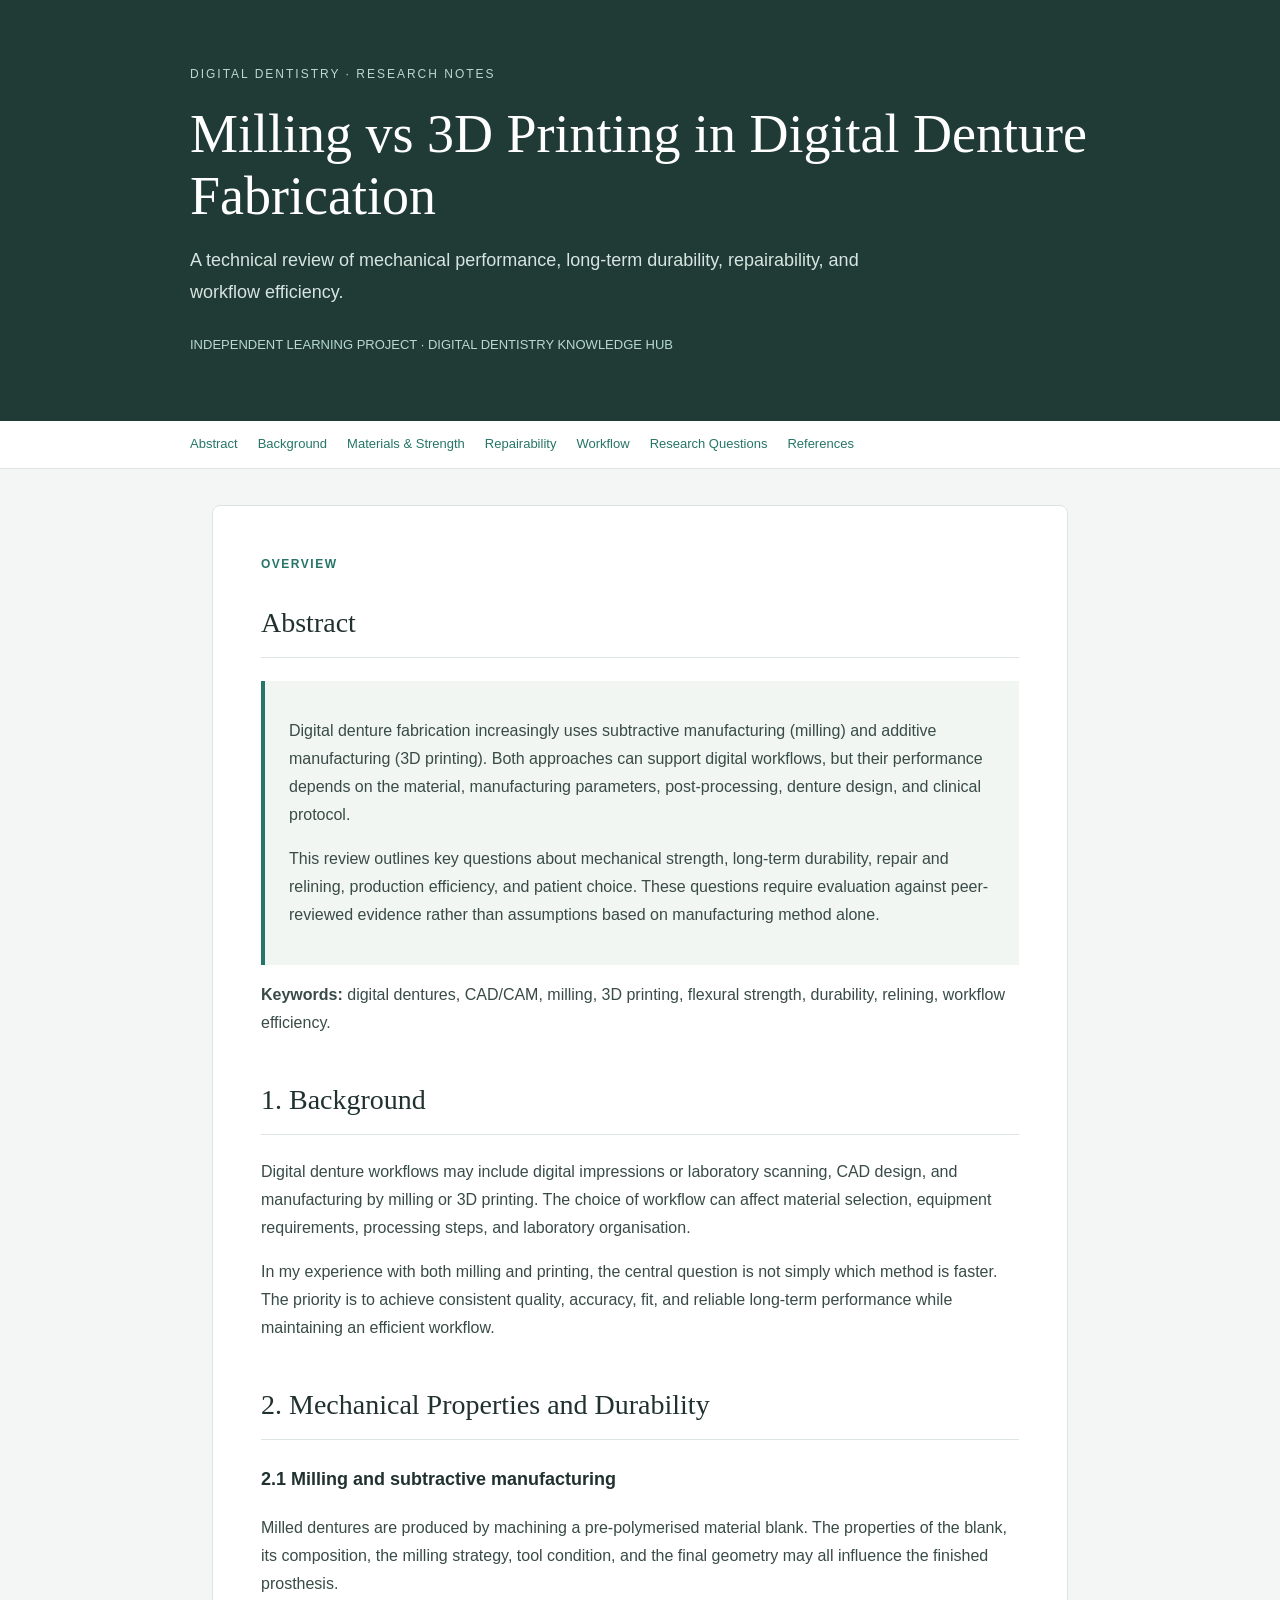
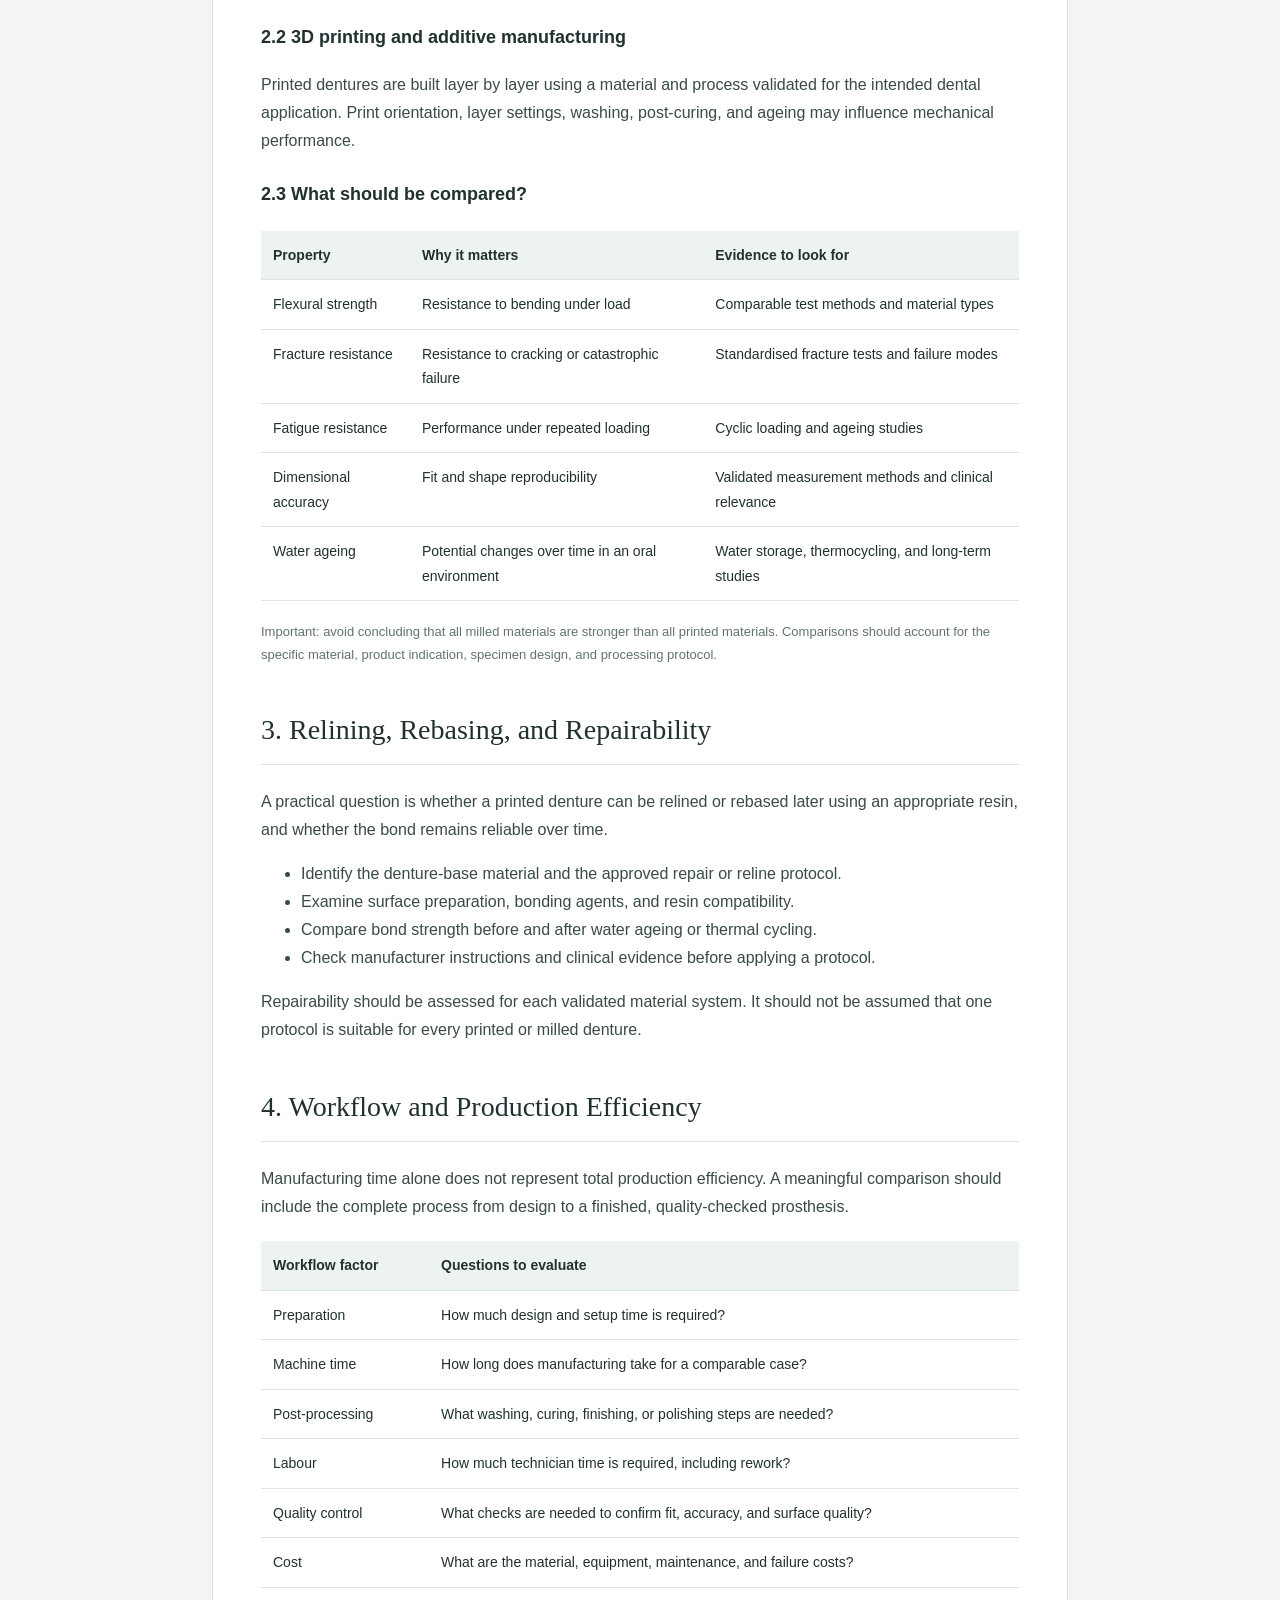
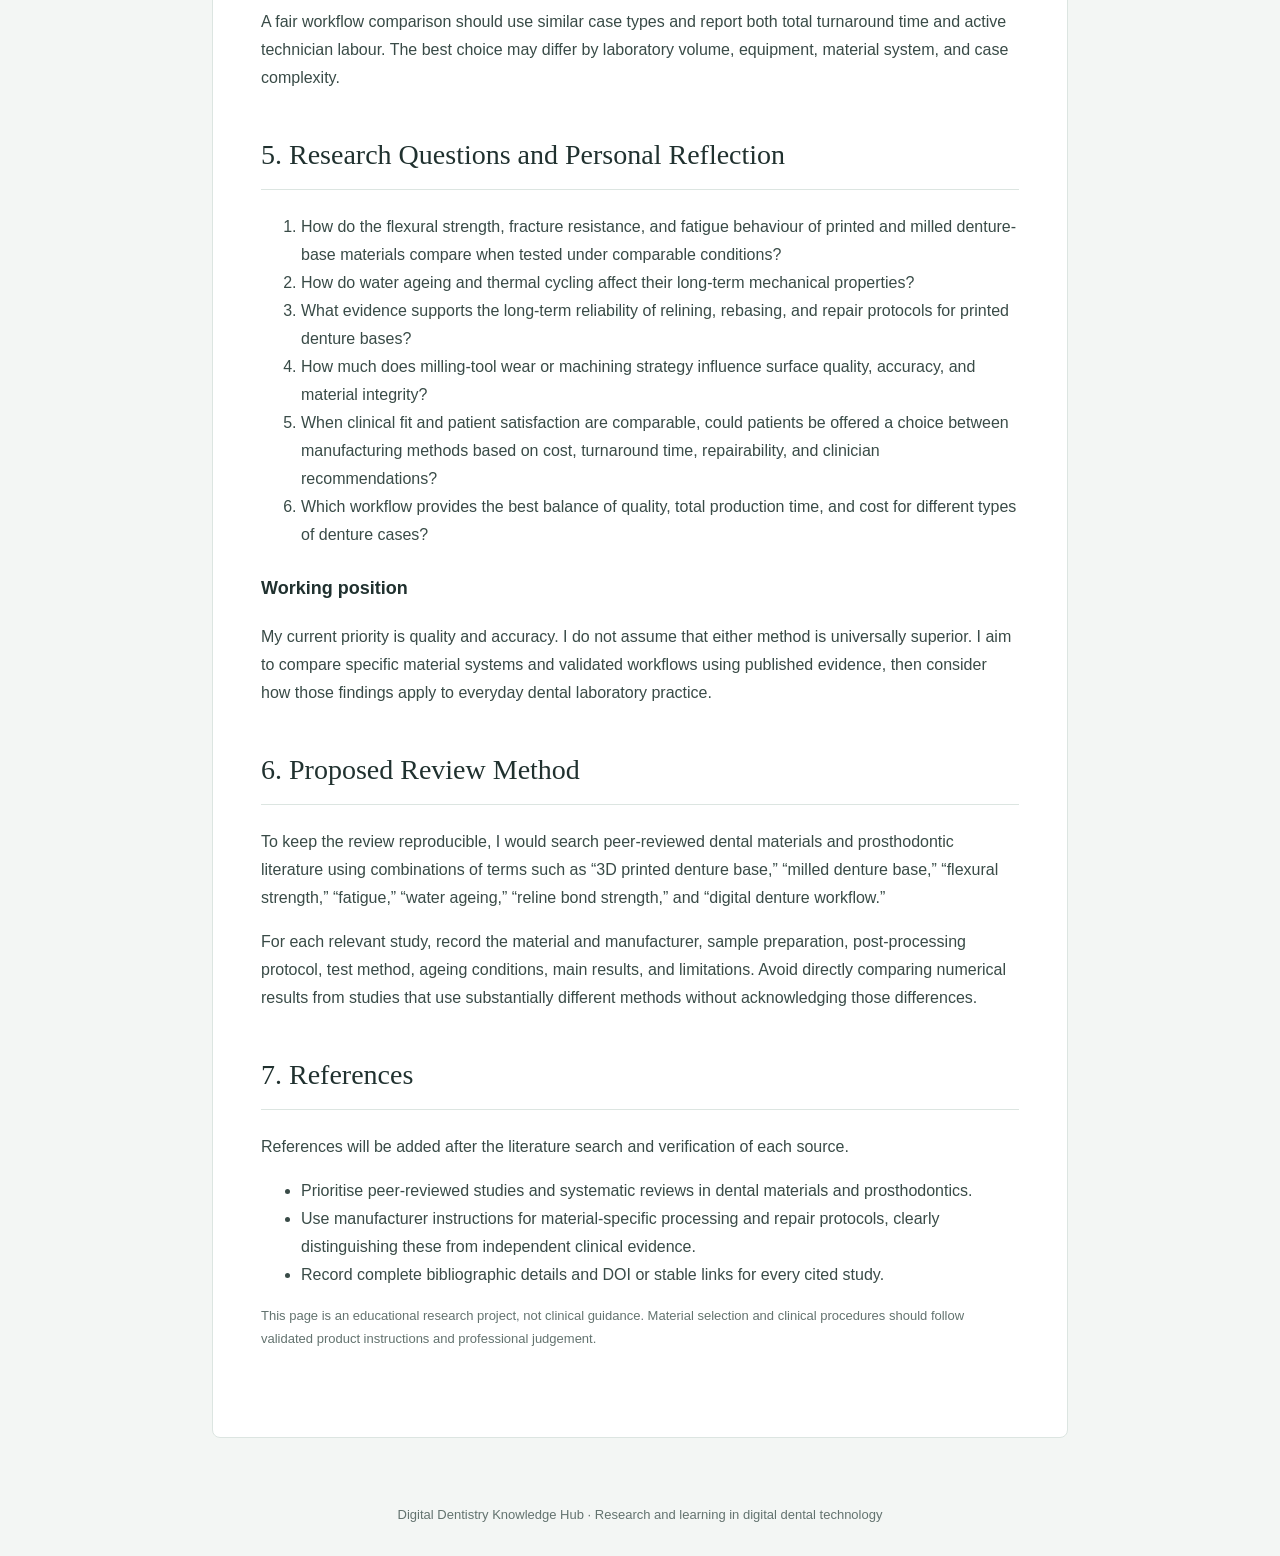
==== docs/index.html @ bc9909d9 "Create index.html" ====
<!DOCTYPE html>
<html lang="en">
<head>
<meta charset="UTF-8">
<meta name="viewport" content="width=device-width, initial-scale=1.0">
<title>Milling vs 3D Printing | Digital Dentistry Research</title>
<style>
:root{--ink:#20312f;--muted:#63736f;--accent:#267568;--line:#dce5e1;--paper:#fff;--bg:#f3f6f4}
*{box-sizing:border-box}
body{margin:0;background:var(--bg);color:var(--ink);font-family:Arial,Helvetica,sans-serif;line-height:1.75}
header{background:#203b36;color:white;padding:64px 24px}
.hero{max-width:900px;margin:auto}
.kicker{text-transform:uppercase;letter-spacing:2px;font-size:12px;color:#b7d9ce}
h1{font-family:Georgia,serif;font-size:clamp(34px,6vw,54px);line-height:1.15;font-weight:500;margin:18px 0}
.subtitle{font-size:18px;color:#d6e5df;max-width:720px}
.meta{font-size:13px;color:#b7d9ce;margin-top:26px}
nav{background:white;border-bottom:1px solid var(--line);padding:12px 24px}
.navinner{max-width:900px;margin:auto;display:flex;gap:20px;flex-wrap:wrap}
nav a{color:var(--accent);font-size:13px;text-decoration:none}
main{max-width:900px;margin:36px auto;padding:0 22px}
article{background:var(--paper);border:1px solid var(--line);border-radius:8px;padding:clamp(22px,5vw,48px)}
section{margin-bottom:38px;scroll-margin-top:20px}
h2{font-family:Georgia,serif;font-weight:500;font-size:28px;border-bottom:1px solid var(--line);padding-bottom:10px}
h3{font-size:18px;margin-top:24px}
p,li{color:#394b47}
.abstract{background:#f1f6f3;border-left:4px solid var(--accent);padding:20px 24px}
.label{font-size:12px;text-transform:uppercase;letter-spacing:1.5px;color:var(--accent);font-weight:bold}
table{width:100%;border-collapse:collapse;font-size:14px;margin:20px 0}
th,td{text-align:left;vertical-align:top;padding:12px;border-bottom:1px solid var(--line)}
th{background:#edf3ef}
.note{font-size:13px;color:var(--muted)}
footer{text-align:center;padding:30px;color:var(--muted);font-size:13px}
a{color:var(--accent)}
@media(max-width:600px){header{padding:42px 20px}table{font-size:12px}th,td{padding:8px}}
</style>
</head>
<body>
<header>
<div class="hero">
<div class="kicker">Digital Dentistry · Research Notes</div>
<h1>Milling vs 3D Printing in Digital Denture Fabrication</h1>
<p class="subtitle">A technical review of mechanical performance, long-term durability, repairability, and workflow efficiency.</p>
<div class="meta">INDEPENDENT LEARNING PROJECT · DIGITAL DENTISTRY KNOWLEDGE HUB</div>
</div>
</header>
<nav><div class="navinner">
<a href="#abstract">Abstract</a><a href="#background">Background</a><a href="#materials">Materials & Strength</a><a href="#repair">Repairability</a><a href="#workflow">Workflow</a><a href="#questions">Research Questions</a><a href="#references">References</a>
</div></nav>
<main><article>
<section id="abstract">
<div class="label">Overview</div><h2>Abstract</h2>
<div class="abstract"><p>Digital denture fabrication increasingly uses subtractive manufacturing (milling) and additive manufacturing (3D printing). Both approaches can support digital workflows, but their performance depends on the material, manufacturing parameters, post-processing, denture design, and clinical protocol.</p><p>This review outlines key questions about mechanical strength, long-term durability, repair and relining, production efficiency, and patient choice. These questions require evaluation against peer-reviewed evidence rather than assumptions based on manufacturing method alone.</p></div>
<p><strong>Keywords:</strong> digital dentures, CAD/CAM, milling, 3D printing, flexural strength, durability, relining, workflow efficiency.</p>
</section>
<section id="background">
<h2>1. Background</h2>
<p>Digital denture workflows may include digital impressions or laboratory scanning, CAD design, and manufacturing by milling or 3D printing. The choice of workflow can affect material selection, equipment requirements, processing steps, and laboratory organisation.</p>
<p>In my experience with both milling and printing, the central question is not simply which method is faster. The priority is to achieve consistent quality, accuracy, fit, and reliable long-term performance while maintaining an efficient workflow.</p>
</section>
<section id="materials">
<h2>2. Mechanical Properties and Durability</h2>
<h3>2.1 Milling and subtractive manufacturing</h3>
<p>Milled dentures are produced by machining a pre-polymerised material blank. The properties of the blank, its composition, the milling strategy, tool condition, and the final geometry may all influence the finished prosthesis.</p>
<h3>2.2 3D printing and additive manufacturing</h3>
<p>Printed dentures are built layer by layer using a material and process validated for the intended dental application. Print orientation, layer settings, washing, post-curing, and ageing may influence mechanical performance.</p>
<h3>2.3 What should be compared?</h3>
<table><thead><tr><th>Property</th><th>Why it matters</th><th>Evidence to look for</th></tr></thead><tbody>
<tr><td>Flexural strength</td><td>Resistance to bending under load</td><td>Comparable test methods and material types</td></tr>
<tr><td>Fracture resistance</td><td>Resistance to cracking or catastrophic failure</td><td>Standardised fracture tests and failure modes</td></tr>
<tr><td>Fatigue resistance</td><td>Performance under repeated loading</td><td>Cyclic loading and ageing studies</td></tr>
<tr><td>Dimensional accuracy</td><td>Fit and shape reproducibility</td><td>Validated measurement methods and clinical relevance</td></tr>
<tr><td>Water ageing</td><td>Potential changes over time in an oral environment</td><td>Water storage, thermocycling, and long-term studies</td></tr>
</tbody></table>
<p class="note">Important: avoid concluding that all milled materials are stronger than all printed materials. Comparisons should account for the specific material, product indication, specimen design, and processing protocol.</p>
</section>
<section id="repair">
<h2>3. Relining, Rebasing, and Repairability</h2>
<p>A practical question is whether a printed denture can be relined or rebased later using an appropriate resin, and whether the bond remains reliable over time.</p>
<ul><li>Identify the denture-base material and the approved repair or reline protocol.</li><li>Examine surface preparation, bonding agents, and resin compatibility.</li><li>Compare bond strength before and after water ageing or thermal cycling.</li><li>Check manufacturer instructions and clinical evidence before applying a protocol.</li></ul>
<p>Repairability should be assessed for each validated material system. It should not be assumed that one protocol is suitable for every printed or milled denture.</p>
</section>
<section id="workflow">
<h2>4. Workflow and Production Efficiency</h2>
<p>Manufacturing time alone does not represent total production efficiency. A meaningful comparison should include the complete process from design to a finished, quality-checked prosthesis.</p>
<table><thead><tr><th>Workflow factor</th><th>Questions to evaluate</th></tr></thead><tbody>
<tr><td>Preparation</td><td>How much design and setup time is required?</td></tr>
<tr><td>Machine time</td><td>How long does manufacturing take for a comparable case?</td></tr>
<tr><td>Post-processing</td><td>What washing, curing, finishing, or polishing steps are needed?</td></tr>
<tr><td>Labour</td><td>How much technician time is required, including rework?</td></tr>
<tr><td>Quality control</td><td>What checks are needed to confirm fit, accuracy, and surface quality?</td></tr>
<tr><td>Cost</td><td>What are the material, equipment, maintenance, and failure costs?</td></tr>
</tbody></table>
<p>A fair workflow comparison should use similar case types and report both total turnaround time and active technician labour. The best choice may differ by laboratory volume, equipment, material system, and case complexity.</p>
</section>
<section id="questions">
<h2>5. Research Questions and Personal Reflection</h2>
<ol>
<li>How do the flexural strength, fracture resistance, and fatigue behaviour of printed and milled denture-base materials compare when tested under comparable conditions?</li>
<li>How do water ageing and thermal cycling affect their long-term mechanical properties?</li>
<li>What evidence supports the long-term reliability of relining, rebasing, and repair protocols for printed denture bases?</li>
<li>How much does milling-tool wear or machining strategy influence surface quality, accuracy, and material integrity?</li>
<li>When clinical fit and patient satisfaction are comparable, could patients be offered a choice between manufacturing methods based on cost, turnaround time, repairability, and clinician recommendations?</li>
<li>Which workflow provides the best balance of quality, total production time, and cost for different types of denture cases?</li>
</ol>
<h3>Working position</h3>
<p>My current priority is quality and accuracy. I do not assume that either method is universally superior. I aim to compare specific material systems and validated workflows using published evidence, then consider how those findings apply to everyday dental laboratory practice.</p>
</section>
<section id="method">
<h2>6. Proposed Review Method</h2>
<p>To keep the review reproducible, I would search peer-reviewed dental materials and prosthodontic literature using combinations of terms such as “3D printed denture base,” “milled denture base,” “flexural strength,” “fatigue,” “water ageing,” “reline bond strength,” and “digital denture workflow.”</p>
<p>For each relevant study, record the material and manufacturer, sample preparation, post-processing protocol, test method, ageing conditions, main results, and limitations. Avoid directly comparing numerical results from studies that use substantially different methods without acknowledging those differences.</p>
</section>
<section id="references">
<h2>7. References</h2>
<p>References will be added after the literature search and verification of each source.</p>
<ul><li>Prioritise peer-reviewed studies and systematic reviews in dental materials and prosthodontics.</li><li>Use manufacturer instructions for material-specific processing and repair protocols, clearly distinguishing these from independent clinical evidence.</li><li>Record complete bibliographic details and DOI or stable links for every cited study.</li></ul>
<p class="note">This page is an educational research project, not clinical guidance. Material selection and clinical procedures should follow validated product instructions and professional judgement.</p>
</section>
</article></main>
<footer>Digital Dentistry Knowledge Hub · Research and learning in digital dental technology</footer>
</body>
</html>
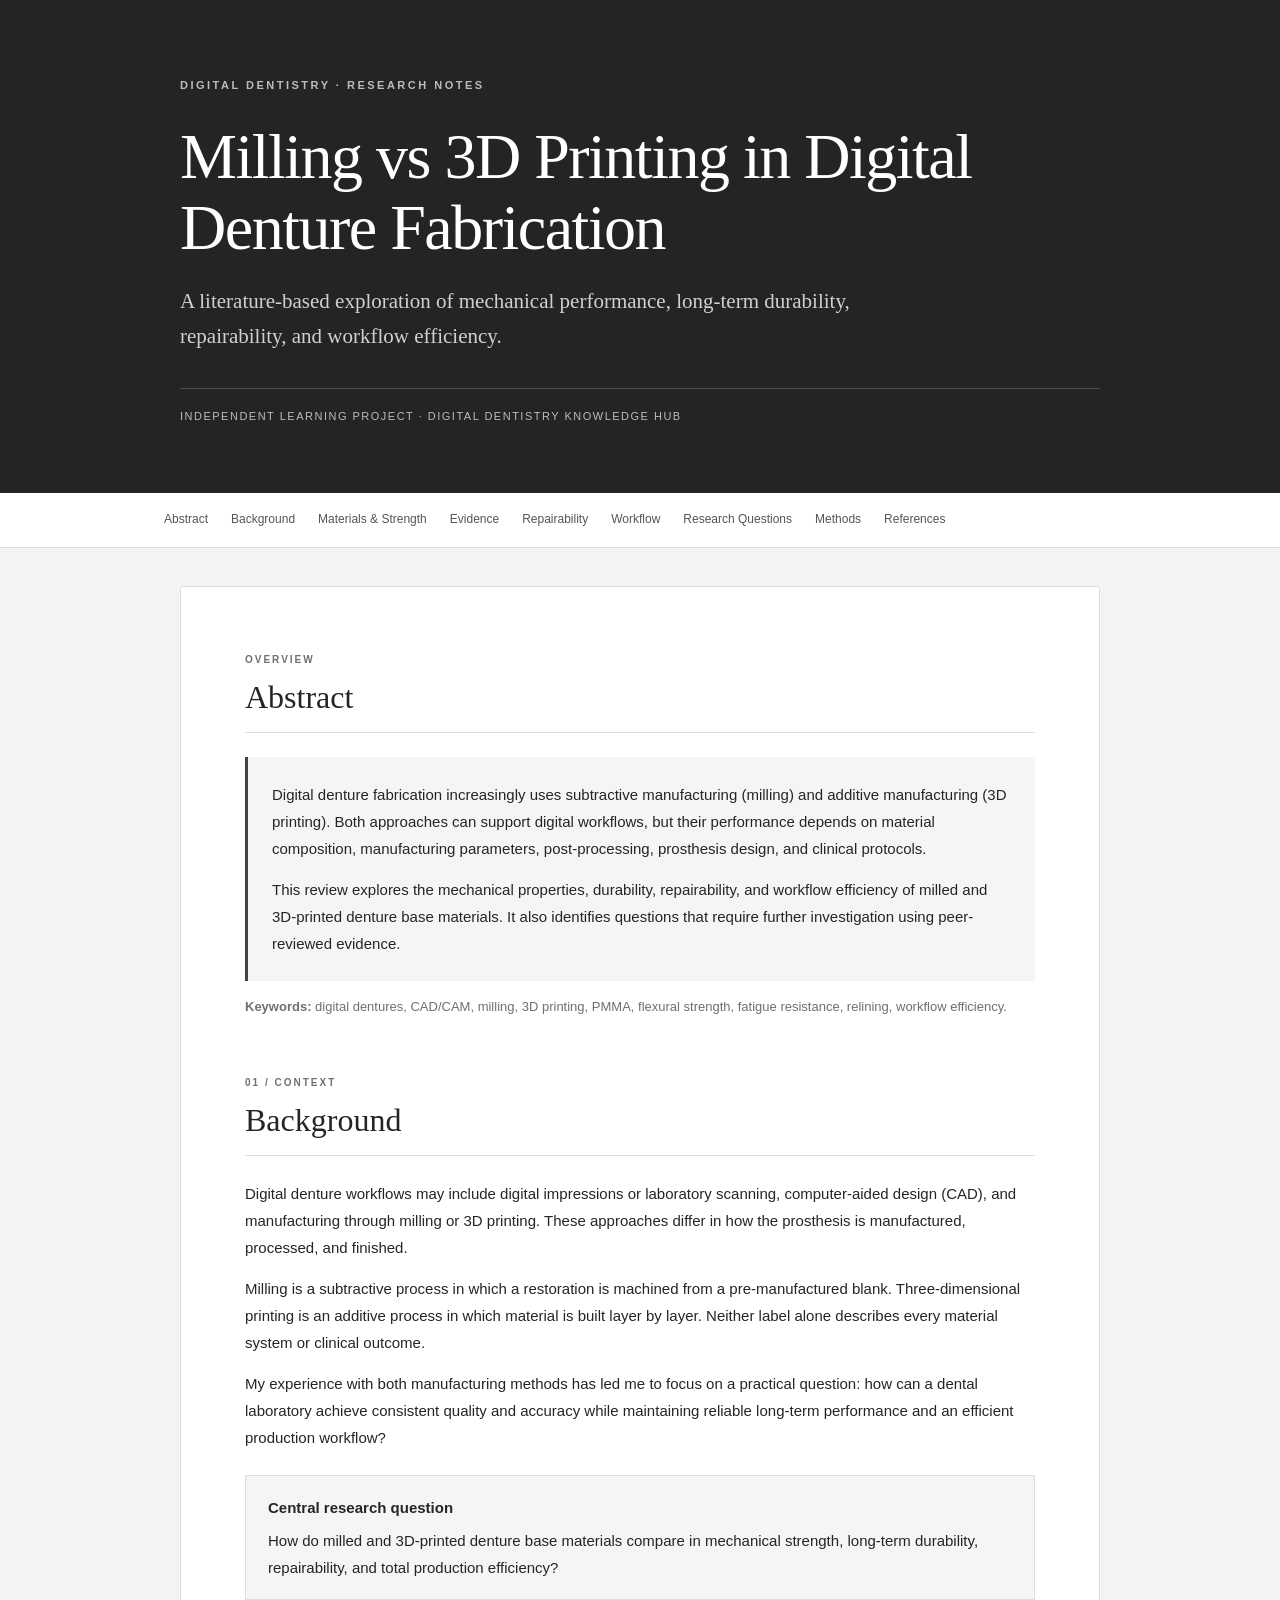
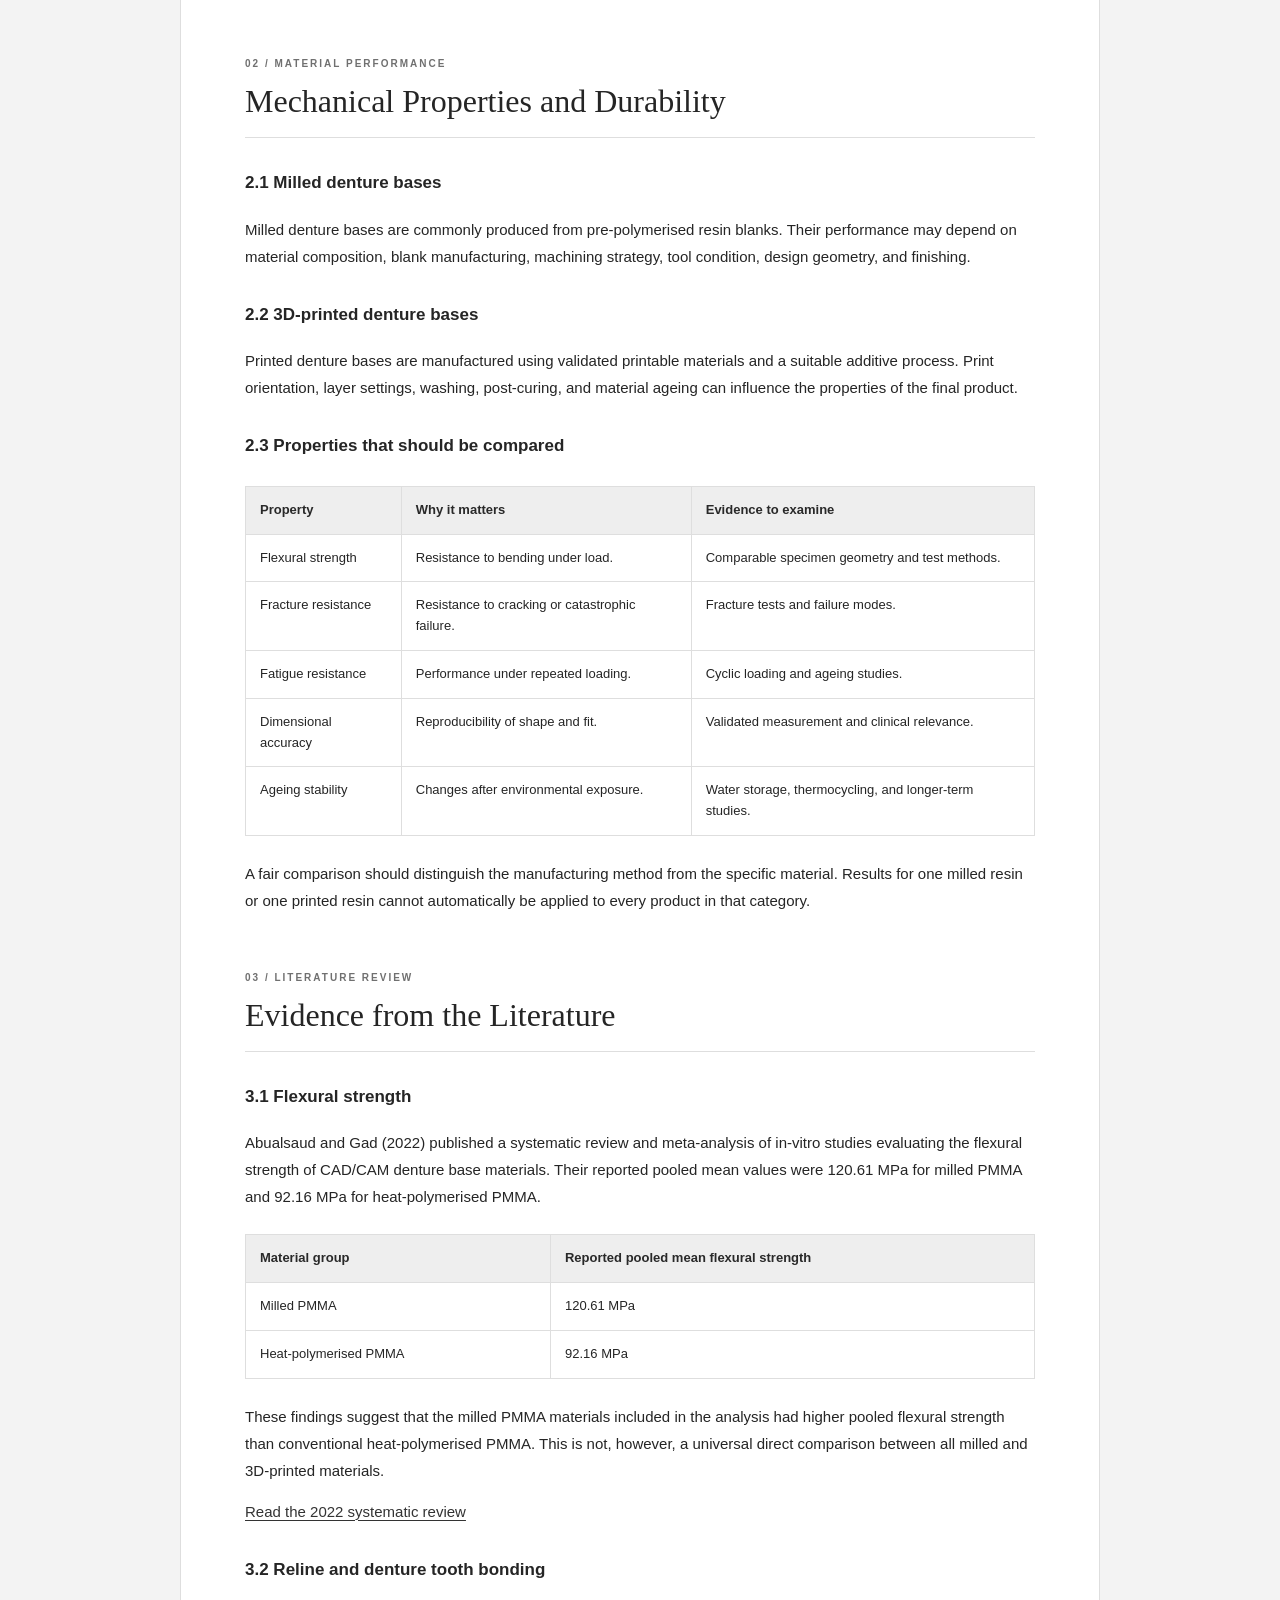
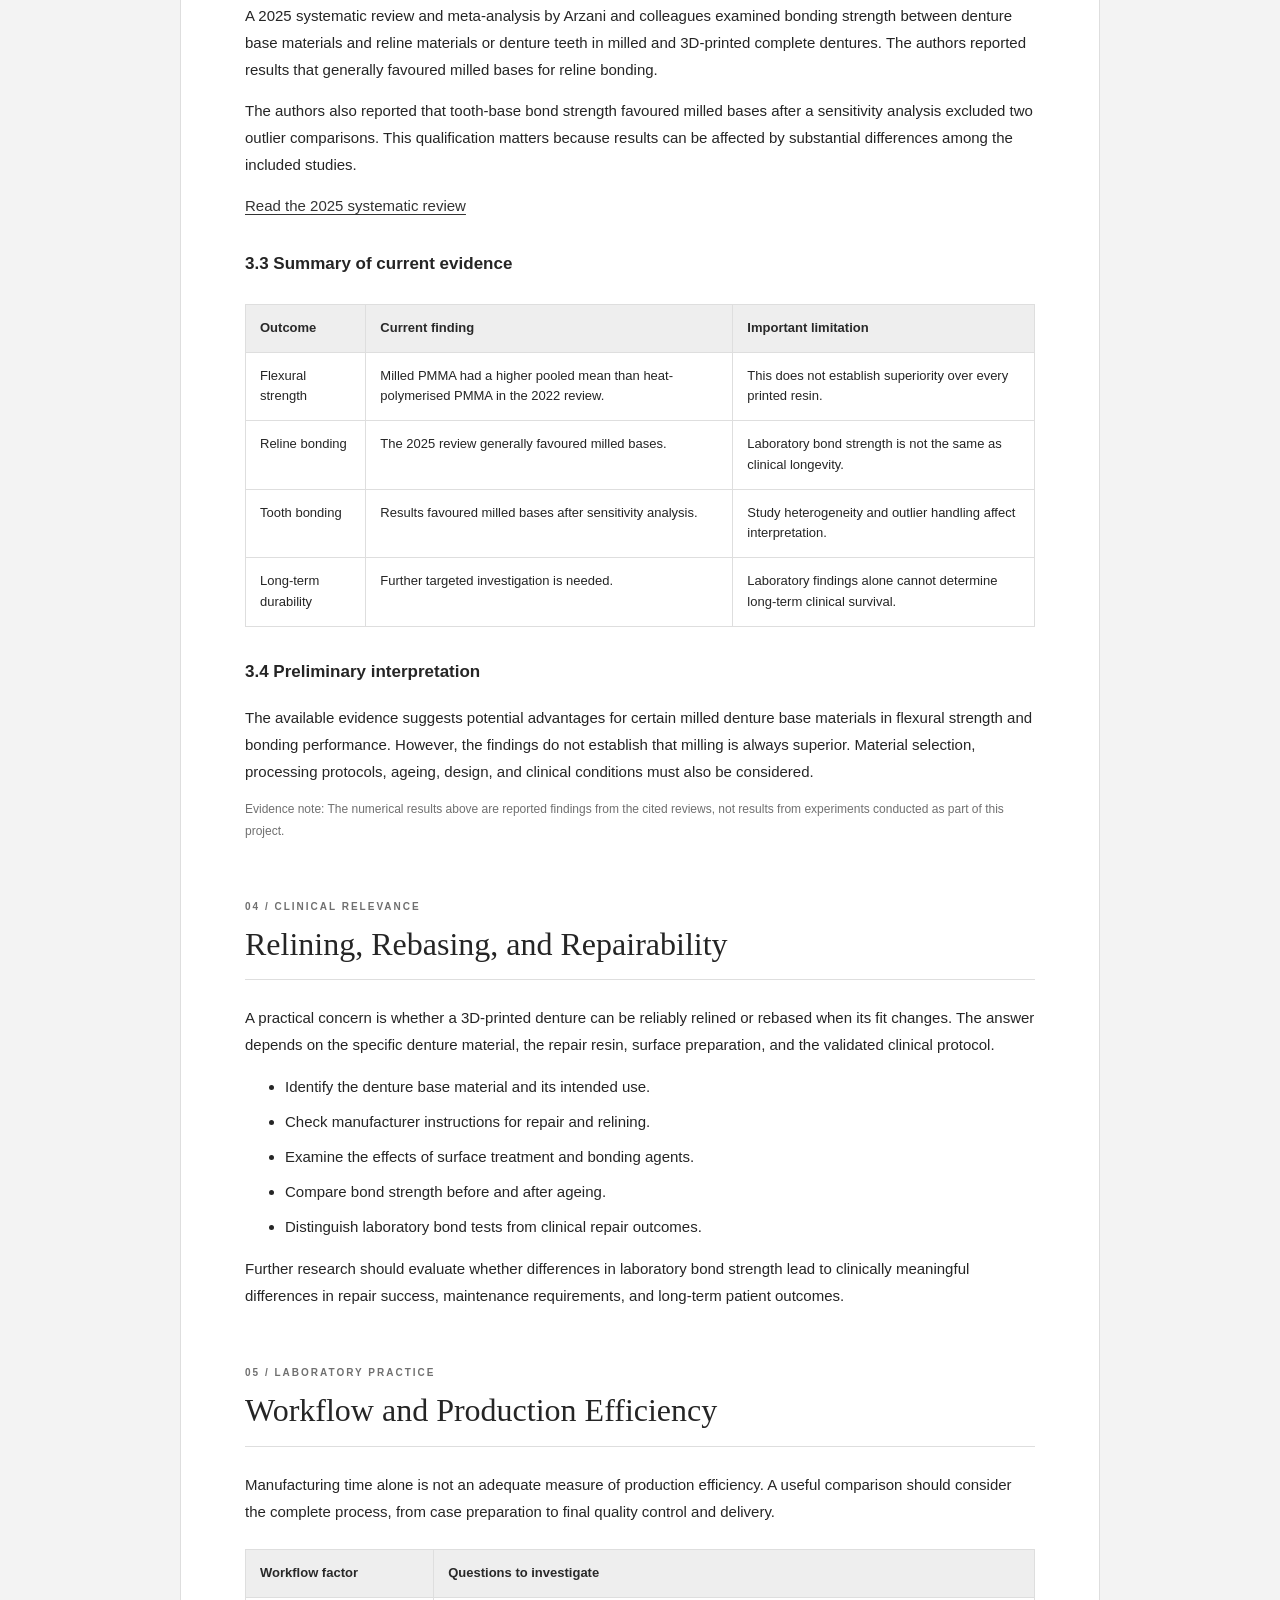
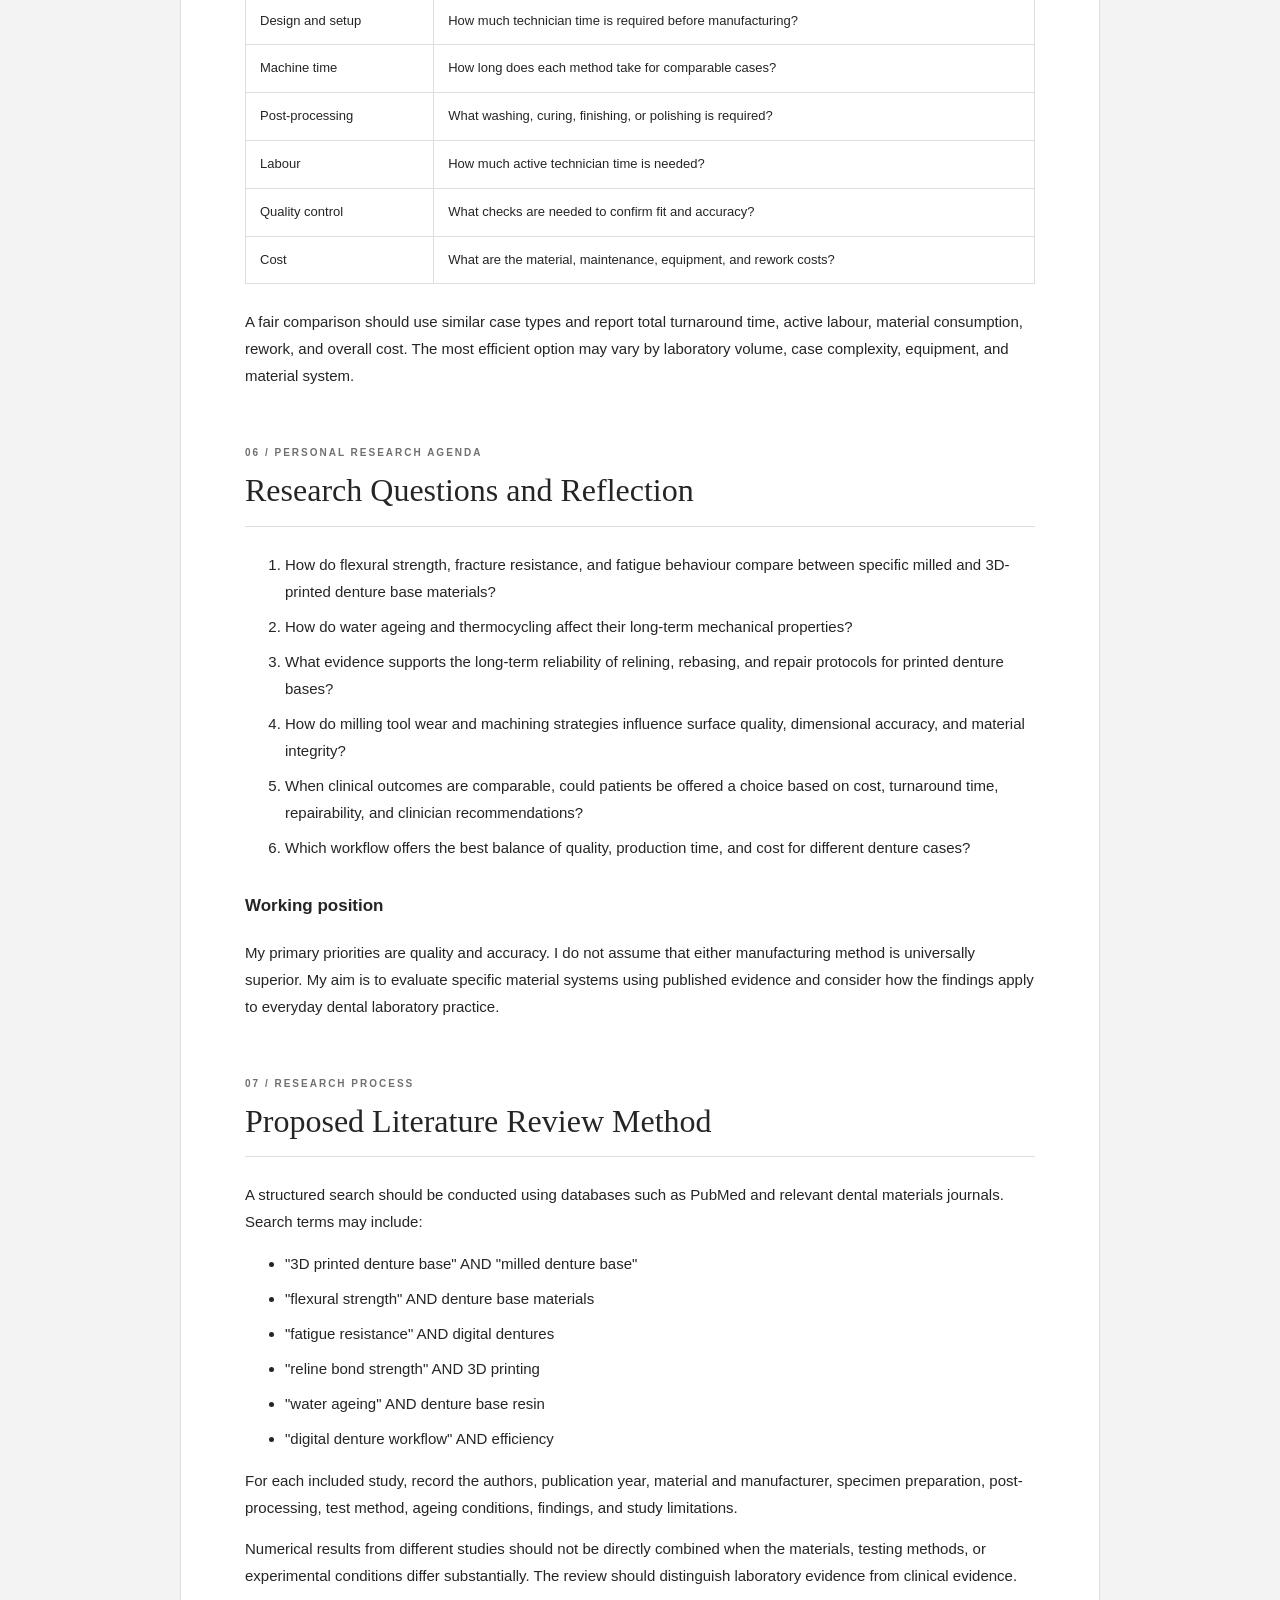
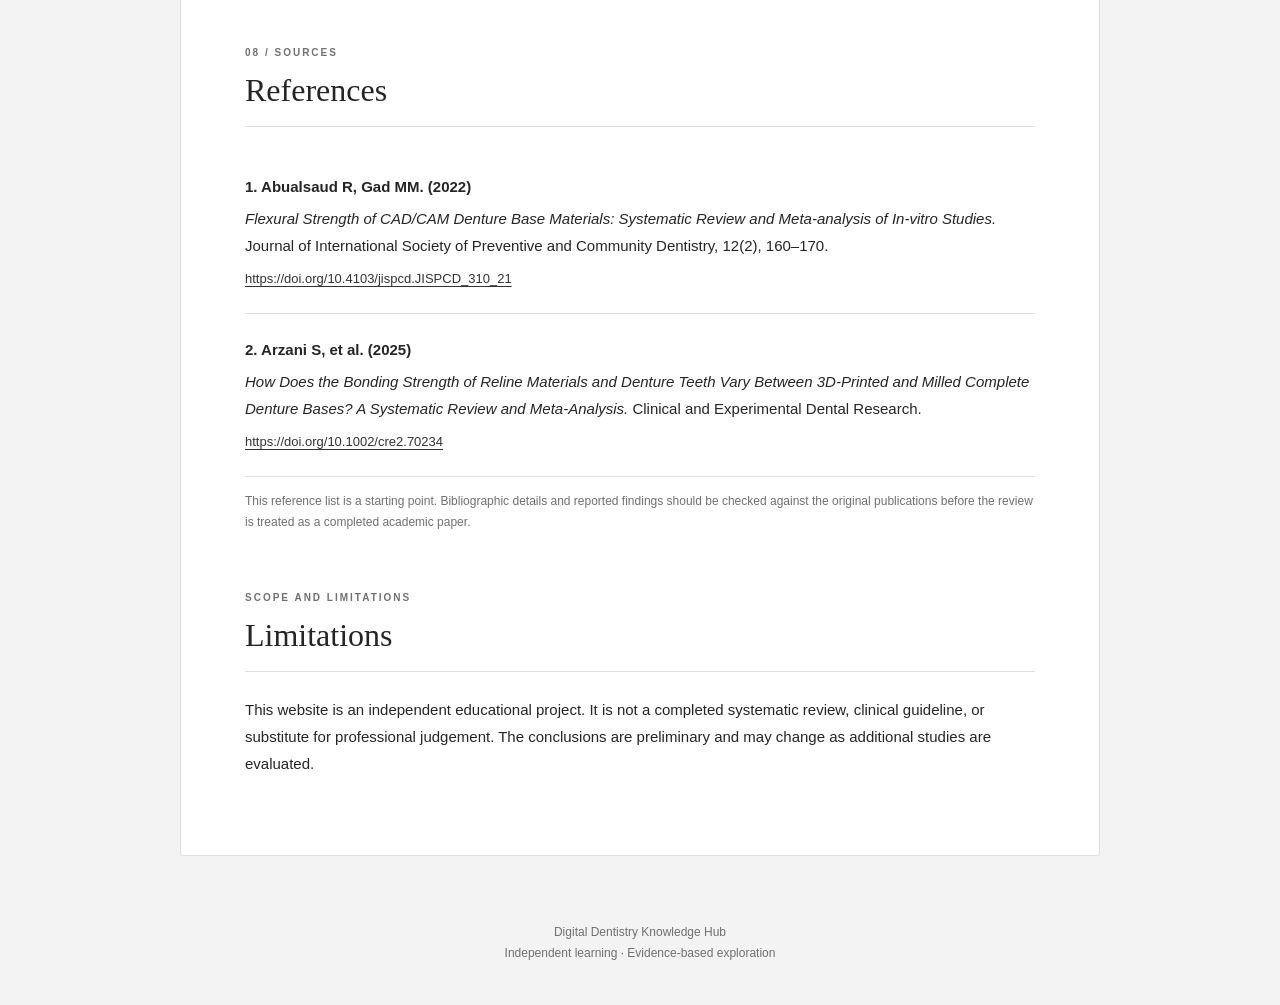
==== commit 2c3e9912: "Update index.html" ====
--- a/docs/index.html
+++ b/docs/index.html
@@ -1,122 +1,869 @@
+
 <!DOCTYPE html>
 <html lang="en">
 <head>
 <meta charset="UTF-8">
 <meta name="viewport" content="width=device-width, initial-scale=1.0">
+
 <title>Milling vs 3D Printing | Digital Dentistry Research</title>
+
+<meta name="description" content="An independent literature review exploring milling and 3D printing in digital denture fabrication, with a focus on strength, durability, repairability, and workflow efficiency.">
+
 <style>
-:root{--ink:#20312f;--muted:#63736f;--accent:#267568;--line:#dce5e1;--paper:#fff;--bg:#f3f6f4}
-*{box-sizing:border-box}
-body{margin:0;background:var(--bg);color:var(--ink);font-family:Arial,Helvetica,sans-serif;line-height:1.75}
-header{background:#203b36;color:white;padding:64px 24px}
-.hero{max-width:900px;margin:auto}
-.kicker{text-transform:uppercase;letter-spacing:2px;font-size:12px;color:#b7d9ce}
-h1{font-family:Georgia,serif;font-size:clamp(34px,6vw,54px);line-height:1.15;font-weight:500;margin:18px 0}
-.subtitle{font-size:18px;color:#d6e5df;max-width:720px}
-.meta{font-size:13px;color:#b7d9ce;margin-top:26px}
-nav{background:white;border-bottom:1px solid var(--line);padding:12px 24px}
-.navinner{max-width:900px;margin:auto;display:flex;gap:20px;flex-wrap:wrap}
-nav a{color:var(--accent);font-size:13px;text-decoration:none}
-main{max-width:900px;margin:36px auto;padding:0 22px}
-article{background:var(--paper);border:1px solid var(--line);border-radius:8px;padding:clamp(22px,5vw,48px)}
-section{margin-bottom:38px;scroll-margin-top:20px}
-h2{font-family:Georgia,serif;font-weight:500;font-size:28px;border-bottom:1px solid var(--line);padding-bottom:10px}
-h3{font-size:18px;margin-top:24px}
-p,li{color:#394b47}
-.abstract{background:#f1f6f3;border-left:4px solid var(--accent);padding:20px 24px}
-.label{font-size:12px;text-transform:uppercase;letter-spacing:1.5px;color:var(--accent);font-weight:bold}
-table{width:100%;border-collapse:collapse;font-size:14px;margin:20px 0}
-th,td{text-align:left;vertical-align:top;padding:12px;border-bottom:1px solid var(--line)}
-th{background:#edf3ef}
-.note{font-size:13px;color:var(--muted)}
-footer{text-align:center;padding:30px;color:var(--muted);font-size:13px}
-a{color:var(--accent)}
-@media(max-width:600px){header{padding:42px 20px}table{font-size:12px}th,td{padding:8px}}
+:root {
+  --background: #f3f3f3;
+  --paper: #ffffff;
+  --ink: #252525;
+  --muted: #707070;
+  --line: #dedede;
+  --soft: #eeeeee;
+  --dark: #242424;
+  --dark-muted: #c6c6c6;
+}
+
+* {
+  box-sizing: border-box;
+}
+
+html {
+  scroll-behavior: smooth;
+  scroll-padding-top: 30px;
+}
+
+body {
+  margin: 0;
+  background: var(--background);
+  color: var(--ink);
+  font-family: Arial, Helvetica, sans-serif;
+  font-size: 15px;
+  line-height: 1.8;
+}
+
+a {
+  color: #333333;
+  text-decoration-thickness: 1px;
+  text-underline-offset: 3px;
+}
+
+a:hover {
+  color: #777777;
+}
+
+header {
+  background: var(--dark);
+  color: white;
+  padding: 76px 24px 66px;
+}
+
+.hero {
+  max-width: 920px;
+  margin: 0 auto;
+}
+
+.kicker {
+  color: #bcbcbc;
+  font-size: 11px;
+  font-weight: 700;
+  letter-spacing: 2.5px;
+  text-transform: uppercase;
+}
+
+h1 {
+  max-width: 800px;
+  margin: 25px 0 20px;
+  font-family: Georgia, "Times New Roman", serif;
+  font-size: clamp(38px, 6vw, 64px);
+  font-weight: 400;
+  line-height: 1.12;
+  letter-spacing: -1.5px;
+}
+
+.subtitle {
+  max-width: 700px;
+  color: #d0d0d0;
+  font-family: Georgia, "Times New Roman", serif;
+  font-size: clamp(17px, 2vw, 21px);
+  line-height: 1.65;
+}
+
+.meta {
+  margin-top: 35px;
+  padding-top: 18px;
+  border-top: 1px solid #505050;
+  color: #bcbcbc;
+  font-size: 11px;
+  letter-spacing: 1.5px;
+}
+
+nav {
+  position: relative;
+  background: #ffffff;
+  border-bottom: 1px solid var(--line);
+}
+
+.nav-inner {
+  display: flex;
+  flex-wrap: wrap;
+  gap: 8px 23px;
+  max-width: 1000px;
+  margin: 0 auto;
+  padding: 16px 24px;
+}
+
+nav a {
+  color: #555555;
+  font-size: 12px;
+  text-decoration: none;
+}
+
+nav a:hover {
+  color: #000000;
+}
+
+main {
+  max-width: 960px;
+  margin: 38px auto;
+  padding: 0 20px;
+}
+
+article {
+  padding: clamp(24px, 5vw, 64px);
+  background: var(--paper);
+  border: 1px solid var(--line);
+  border-radius: 3px;
+}
+
+section {
+  margin-bottom: 55px;
+  scroll-margin-top: 24px;
+}
+
+section:last-child {
+  margin-bottom: 0;
+}
+
+.section-label {
+  color: var(--muted);
+  font-size: 10px;
+  font-weight: 700;
+  letter-spacing: 2px;
+  text-transform: uppercase;
+}
+
+h2 {
+  margin: 8px 0 24px;
+  padding-bottom: 14px;
+  border-bottom: 1px solid var(--line);
+  font-family: Georgia, "Times New Roman", serif;
+  font-size: clamp(25px, 4vw, 32px);
+  font-weight: 400;
+  line-height: 1.3;
+}
+
+h3 {
+  margin-top: 30px;
+  font-size: 17px;
+  font-weight: 700;
+}
+
+p {
+  margin: 14px 0;
+}
+
+li {
+  margin-bottom: 8px;
+}
+
+.abstract {
+  padding: 24px;
+  background: #f5f5f5;
+  border-left: 3px solid #444444;
+}
+
+.abstract p:first-child {
+  margin-top: 0;
+}
+
+.abstract p:last-child {
+  margin-bottom: 0;
+}
+
+.keywords {
+  color: var(--muted);
+  font-size: 13px;
+}
+
+.callout {
+  margin: 24px 0;
+  padding: 18px 22px;
+  background: #f5f5f5;
+  border: 1px solid var(--line);
+}
+
+.callout strong {
+  display: block;
+  margin-bottom: 6px;
+}
+
+.table-wrap {
+  margin: 24px 0;
+  overflow-x: auto;
+}
+
+table {
+  width: 100%;
+  border-collapse: collapse;
+  font-size: 13px;
+  line-height: 1.6;
+}
+
+th,
+td {
+  padding: 13px 14px;
+  border: 1px solid var(--line);
+  text-align: left;
+  vertical-align: top;
+}
+
+th {
+  background: #eeeeee;
+  color: #292929;
+  font-weight: 700;
+}
+
+td {
+  background: #ffffff;
+}
+
+.number {
+  font-variant-numeric: tabular-nums;
+  white-space: nowrap;
+}
+
+.reference {
+  padding: 17px 0;
+  border-bottom: 1px solid var(--line);
+}
+
+.reference:last-child {
+  border-bottom: 0;
+}
+
+.reference p {
+  margin: 5px 0;
+}
+
+.reference a {
+  overflow-wrap: anywhere;
+  font-size: 13px;
+}
+
+.small {
+  color: var(--muted);
+  font-size: 12px;
+}
+
+footer {
+  padding: 28px 20px 40px;
+  color: var(--muted);
+  font-size: 12px;
+  text-align: center;
+}
+
+@media (max-width: 600px) {
+  header {
+    padding: 52px 22px 44px;
+  }
+
+  h1 {
+    letter-spacing: -0.8px;
+  }
+
+  .nav-inner {
+    gap: 10px 16px;
+    padding: 14px 20px;
+  }
+
+  main {
+    margin: 20px auto;
+    padding: 0 10px;
+  }
+
+  article {
+    padding: 24px 19px;
+  }
+
+  section {
+    margin-bottom: 42px;
+  }
+
+  th,
+  td {
+    min-width: 115px;
+    padding: 10px;
+  }
+
+  .abstract {
+    padding: 17px;
+  }
+}
 </style>
 </head>
+
 <body>
+
 <header>
-<div class="hero">
-<div class="kicker">Digital Dentistry · Research Notes</div>
-<h1>Milling vs 3D Printing in Digital Denture Fabrication</h1>
-<p class="subtitle">A technical review of mechanical performance, long-term durability, repairability, and workflow efficiency.</p>
-<div class="meta">INDEPENDENT LEARNING PROJECT · DIGITAL DENTISTRY KNOWLEDGE HUB</div>
-</div>
+  <div class="hero">
+    <div class="kicker">
+      Digital Dentistry · Research Notes
+    </div>
+
+    <h1>
+      Milling vs 3D Printing in Digital Denture Fabrication
+    </h1>
+
+    <p class="subtitle">
+      A literature-based exploration of mechanical performance,
+      long-term durability, repairability, and workflow efficiency.
+    </p>
+
+    <div class="meta">
+      INDEPENDENT LEARNING PROJECT · DIGITAL DENTISTRY KNOWLEDGE HUB
+    </div>
+  </div>
 </header>
-<nav><div class="navinner">
-<a href="#abstract">Abstract</a><a href="#background">Background</a><a href="#materials">Materials & Strength</a><a href="#repair">Repairability</a><a href="#workflow">Workflow</a><a href="#questions">Research Questions</a><a href="#references">References</a>
-</div></nav>
-<main><article>
+
+<nav>
+  <div class="nav-inner">
+    <a href="#abstract">Abstract</a>
+    <a href="#background">Background</a>
+    <a href="#materials">Materials & Strength</a>
+    <a href="#evidence">Evidence</a>
+    <a href="#repair">Repairability</a>
+    <a href="#workflow">Workflow</a>
+    <a href="#questions">Research Questions</a>
+    <a href="#method">Methods</a>
+    <a href="#references">References</a>
+  </div>
+</nav>
+
+<main>
+<article>
+
 <section id="abstract">
-<div class="label">Overview</div><h2>Abstract</h2>
-<div class="abstract"><p>Digital denture fabrication increasingly uses subtractive manufacturing (milling) and additive manufacturing (3D printing). Both approaches can support digital workflows, but their performance depends on the material, manufacturing parameters, post-processing, denture design, and clinical protocol.</p><p>This review outlines key questions about mechanical strength, long-term durability, repair and relining, production efficiency, and patient choice. These questions require evaluation against peer-reviewed evidence rather than assumptions based on manufacturing method alone.</p></div>
-<p><strong>Keywords:</strong> digital dentures, CAD/CAM, milling, 3D printing, flexural strength, durability, relining, workflow efficiency.</p>
-</section>
+  <div class="section-label">Overview</div>
+  <h2>Abstract</h2>
+
+  <div class="abstract">
+    <p>
+      Digital denture fabrication increasingly uses subtractive
+      manufacturing (milling) and additive manufacturing
+      (3D printing). Both approaches can support digital
+      workflows, but their performance depends on material
+      composition, manufacturing parameters, post-processing,
+      prosthesis design, and clinical protocols.
+    </p>
+
+    <p>
+      This review explores the mechanical properties,
+      durability, repairability, and workflow efficiency of
+      milled and 3D-printed denture base materials. It also
+      identifies questions that require further investigation
+      using peer-reviewed evidence.
+    </p>
+  </div>
+
+  <p class="keywords">
+    <strong>Keywords:</strong> digital dentures, CAD/CAM,
+    milling, 3D printing, PMMA, flexural strength,
+    fatigue resistance, relining, workflow efficiency.
+  </p>
+</section>
+
 <section id="background">
-<h2>1. Background</h2>
-<p>Digital denture workflows may include digital impressions or laboratory scanning, CAD design, and manufacturing by milling or 3D printing. The choice of workflow can affect material selection, equipment requirements, processing steps, and laboratory organisation.</p>
-<p>In my experience with both milling and printing, the central question is not simply which method is faster. The priority is to achieve consistent quality, accuracy, fit, and reliable long-term performance while maintaining an efficient workflow.</p>
-</section>
+  <div class="section-label">01 / Context</div>
+  <h2>Background</h2>
+
+  <p>
+    Digital denture workflows may include digital impressions
+    or laboratory scanning, computer-aided design (CAD),
+    and manufacturing through milling or 3D printing.
+    These approaches differ in how the prosthesis is
+    manufactured, processed, and finished.
+  </p>
+
+  <p>
+    Milling is a subtractive process in which a restoration
+    is machined from a pre-manufactured blank. Three-dimensional
+    printing is an additive process in which material is built
+    layer by layer. Neither label alone describes every
+    material system or clinical outcome.
+  </p>
+
+  <p>
+    My experience with both manufacturing methods has led me
+    to focus on a practical question: how can a dental
+    laboratory achieve consistent quality and accuracy while
+    maintaining reliable long-term performance and an efficient
+    production workflow?
+  </p>
+
+  <div class="callout">
+    <strong>Central research question</strong>
+    How do milled and 3D-printed denture base materials compare
+    in mechanical strength, long-term durability, repairability,
+    and total production efficiency?
+  </div>
+</section>
+
 <section id="materials">
-<h2>2. Mechanical Properties and Durability</h2>
-<h3>2.1 Milling and subtractive manufacturing</h3>
-<p>Milled dentures are produced by machining a pre-polymerised material blank. The properties of the blank, its composition, the milling strategy, tool condition, and the final geometry may all influence the finished prosthesis.</p>
-<h3>2.2 3D printing and additive manufacturing</h3>
-<p>Printed dentures are built layer by layer using a material and process validated for the intended dental application. Print orientation, layer settings, washing, post-curing, and ageing may influence mechanical performance.</p>
-<h3>2.3 What should be compared?</h3>
-<table><thead><tr><th>Property</th><th>Why it matters</th><th>Evidence to look for</th></tr></thead><tbody>
-<tr><td>Flexural strength</td><td>Resistance to bending under load</td><td>Comparable test methods and material types</td></tr>
-<tr><td>Fracture resistance</td><td>Resistance to cracking or catastrophic failure</td><td>Standardised fracture tests and failure modes</td></tr>
-<tr><td>Fatigue resistance</td><td>Performance under repeated loading</td><td>Cyclic loading and ageing studies</td></tr>
-<tr><td>Dimensional accuracy</td><td>Fit and shape reproducibility</td><td>Validated measurement methods and clinical relevance</td></tr>
-<tr><td>Water ageing</td><td>Potential changes over time in an oral environment</td><td>Water storage, thermocycling, and long-term studies</td></tr>
-</tbody></table>
-<p class="note">Important: avoid concluding that all milled materials are stronger than all printed materials. Comparisons should account for the specific material, product indication, specimen design, and processing protocol.</p>
-</section>
+  <div class="section-label">02 / Material Performance</div>
+  <h2>Mechanical Properties and Durability</h2>
+
+  <h3>2.1 Milled denture bases</h3>
+
+  <p>
+    Milled denture bases are commonly produced from
+    pre-polymerised resin blanks. Their performance may depend
+    on material composition, blank manufacturing, machining
+    strategy, tool condition, design geometry, and finishing.
+  </p>
+
+  <h3>2.2 3D-printed denture bases</h3>
+
+  <p>
+    Printed denture bases are manufactured using validated
+    printable materials and a suitable additive process.
+    Print orientation, layer settings, washing, post-curing,
+    and material ageing can influence the properties of the
+    final product.
+  </p>
+
+  <h3>2.3 Properties that should be compared</h3>
+
+  <div class="table-wrap">
+    <table>
+      <thead>
+        <tr>
+          <th>Property</th>
+          <th>Why it matters</th>
+          <th>Evidence to examine</th>
+        </tr>
+      </thead>
+      <tbody>
+        <tr>
+          <td>Flexural strength</td>
+          <td>Resistance to bending under load.</td>
+          <td>Comparable specimen geometry and test methods.</td>
+        </tr>
+        <tr>
+          <td>Fracture resistance</td>
+          <td>Resistance to cracking or catastrophic failure.</td>
+          <td>Fracture tests and failure modes.</td>
+        </tr>
+        <tr>
+          <td>Fatigue resistance</td>
+          <td>Performance under repeated loading.</td>
+          <td>Cyclic loading and ageing studies.</td>
+        </tr>
+        <tr>
+          <td>Dimensional accuracy</td>
+          <td>Reproducibility of shape and fit.</td>
+          <td>Validated measurement and clinical relevance.</td>
+        </tr>
+        <tr>
+          <td>Ageing stability</td>
+          <td>Changes after environmental exposure.</td>
+          <td>Water storage, thermocycling, and longer-term studies.</td>
+        </tr>
+      </tbody>
+    </table>
+  </div>
+
+  <p>
+    A fair comparison should distinguish the manufacturing
+    method from the specific material. Results for one milled
+    resin or one printed resin cannot automatically be applied
+    to every product in that category.
+  </p>
+</section>
+
+<section id="evidence">
+  <div class="section-label">03 / Literature Review</div>
+  <h2>Evidence from the Literature</h2>
+
+  <h3>3.1 Flexural strength</h3>
+
+  <p>
+    Abualsaud and Gad (2022) published a systematic review
+    and meta-analysis of in-vitro studies evaluating the
+    flexural strength of CAD/CAM denture base materials.
+    Their reported pooled mean values were 120.61 MPa for
+    milled PMMA and 92.16 MPa for heat-polymerised PMMA.
+  </p>
+
+  <div class="table-wrap">
+    <table>
+      <thead>
+        <tr>
+          <th>Material group</th>
+          <th>Reported pooled mean flexural strength</th>
+        </tr>
+      </thead>
+      <tbody>
+        <tr>
+          <td>Milled PMMA</td>
+          <td class="number">120.61 MPa</td>
+        </tr>
+        <tr>
+          <td>Heat-polymerised PMMA</td>
+          <td class="number">92.16 MPa</td>
+        </tr>
+      </tbody>
+    </table>
+  </div>
+
+  <p>
+    These findings suggest that the milled PMMA materials
+    included in the analysis had higher pooled flexural
+    strength than conventional heat-polymerised PMMA.
+    This is not, however, a universal direct comparison
+    between all milled and 3D-printed materials.
+  </p>
+
+  <p>
+    <a href="https://doi.org/10.4103/jispcd.JISPCD_310_21"
+       target="_blank" rel="noopener noreferrer">
+      Read the 2022 systematic review
+    </a>
+  </p>
+
+  <h3>3.2 Reline and denture tooth bonding</h3>
+
+  <p>
+    A 2025 systematic review and meta-analysis by Arzani
+    and colleagues examined bonding strength between
+    denture base materials and reline materials or denture
+    teeth in milled and 3D-printed complete dentures.
+    The authors reported results that generally favoured
+    milled bases for reline bonding.
+  </p>
+
+  <p>
+    The authors also reported that tooth-base bond strength
+    favoured milled bases after a sensitivity analysis
+    excluded two outlier comparisons. This qualification
+    matters because results can be affected by substantial
+    differences among the included studies.
+  </p>
+
+  <p>
+    <a href="https://doi.org/10.1002/cre2.70234"
+       target="_blank" rel="noopener noreferrer">
+      Read the 2025 systematic review
+    </a>
+  </p>
+
+  <h3>3.3 Summary of current evidence</h3>
+
+  <div class="table-wrap">
+    <table>
+      <thead>
+        <tr>
+          <th>Outcome</th>
+          <th>Current finding</th>
+          <th>Important limitation</th>
+        </tr>
+      </thead>
+      <tbody>
+        <tr>
+          <td>Flexural strength</td>
+          <td>Milled PMMA had a higher pooled mean than
+              heat-polymerised PMMA in the 2022 review.</td>
+          <td>This does not establish superiority over
+              every printed resin.</td>
+        </tr>
+        <tr>
+          <td>Reline bonding</td>
+          <td>The 2025 review generally favoured milled bases.</td>
+          <td>Laboratory bond strength is not the same as
+              clinical longevity.</td>
+        </tr>
+        <tr>
+          <td>Tooth bonding</td>
+          <td>Results favoured milled bases after sensitivity
+              analysis.</td>
+          <td>Study heterogeneity and outlier handling
+              affect interpretation.</td>
+        </tr>
+        <tr>
+          <td>Long-term durability</td>
+          <td>Further targeted investigation is needed.</td>
+          <td>Laboratory findings alone cannot determine
+              long-term clinical survival.</td>
+        </tr>
+      </tbody>
+    </table>
+  </div>
+
+  <h3>3.4 Preliminary interpretation</h3>
+
+  <p>
+    The available evidence suggests potential advantages
+    for certain milled denture base materials in flexural
+    strength and bonding performance. However, the findings
+    do not establish that milling is always superior.
+    Material selection, processing protocols, ageing,
+    design, and clinical conditions must also be considered.
+  </p>
+
+  <p class="small">
+    Evidence note: The numerical results above are reported
+    findings from the cited reviews, not results from
+    experiments conducted as part of this project.
+  </p>
+</section>
+
 <section id="repair">
-<h2>3. Relining, Rebasing, and Repairability</h2>
-<p>A practical question is whether a printed denture can be relined or rebased later using an appropriate resin, and whether the bond remains reliable over time.</p>
-<ul><li>Identify the denture-base material and the approved repair or reline protocol.</li><li>Examine surface preparation, bonding agents, and resin compatibility.</li><li>Compare bond strength before and after water ageing or thermal cycling.</li><li>Check manufacturer instructions and clinical evidence before applying a protocol.</li></ul>
-<p>Repairability should be assessed for each validated material system. It should not be assumed that one protocol is suitable for every printed or milled denture.</p>
-</section>
+  <div class="section-label">04 / Clinical Relevance</div>
+  <h2>Relining, Rebasing, and Repairability</h2>
+
+  <p>
+    A practical concern is whether a 3D-printed denture can
+    be reliably relined or rebased when its fit changes.
+    The answer depends on the specific denture material,
+    the repair resin, surface preparation, and the
+    validated clinical protocol.
+  </p>
+
+  <ul>
+    <li>Identify the denture base material and its intended use.</li>
+    <li>Check manufacturer instructions for repair and relining.</li>
+    <li>Examine the effects of surface treatment and bonding agents.</li>
+    <li>Compare bond strength before and after ageing.</li>
+    <li>Distinguish laboratory bond tests from clinical repair outcomes.</li>
+  </ul>
+
+  <p>
+    Further research should evaluate whether differences in
+    laboratory bond strength lead to clinically meaningful
+    differences in repair success, maintenance requirements,
+    and long-term patient outcomes.
+  </p>
+</section>
+
 <section id="workflow">
-<h2>4. Workflow and Production Efficiency</h2>
-<p>Manufacturing time alone does not represent total production efficiency. A meaningful comparison should include the complete process from design to a finished, quality-checked prosthesis.</p>
-<table><thead><tr><th>Workflow factor</th><th>Questions to evaluate</th></tr></thead><tbody>
-<tr><td>Preparation</td><td>How much design and setup time is required?</td></tr>
-<tr><td>Machine time</td><td>How long does manufacturing take for a comparable case?</td></tr>
-<tr><td>Post-processing</td><td>What washing, curing, finishing, or polishing steps are needed?</td></tr>
-<tr><td>Labour</td><td>How much technician time is required, including rework?</td></tr>
-<tr><td>Quality control</td><td>What checks are needed to confirm fit, accuracy, and surface quality?</td></tr>
-<tr><td>Cost</td><td>What are the material, equipment, maintenance, and failure costs?</td></tr>
-</tbody></table>
-<p>A fair workflow comparison should use similar case types and report both total turnaround time and active technician labour. The best choice may differ by laboratory volume, equipment, material system, and case complexity.</p>
-</section>
+  <div class="section-label">05 / Laboratory Practice</div>
+  <h2>Workflow and Production Efficiency</h2>
+
+  <p>
+    Manufacturing time alone is not an adequate measure of
+    production efficiency. A useful comparison should consider
+    the complete process, from case preparation to final
+    quality control and delivery.
+  </p>
+
+  <div class="table-wrap">
+    <table>
+      <thead>
+        <tr>
+          <th>Workflow factor</th>
+          <th>Questions to investigate</th>
+        </tr>
+      </thead>
+      <tbody>
+        <tr>
+          <td>Design and setup</td>
+          <td>How much technician time is required before manufacturing?</td>
+        </tr>
+        <tr>
+          <td>Machine time</td>
+          <td>How long does each method take for comparable cases?</td>
+        </tr>
+        <tr>
+          <td>Post-processing</td>
+          <td>What washing, curing, finishing, or polishing is required?</td>
+        </tr>
+        <tr>
+          <td>Labour</td>
+          <td>How much active technician time is needed?</td>
+        </tr>
+        <tr>
+          <td>Quality control</td>
+          <td>What checks are needed to confirm fit and accuracy?</td>
+        </tr>
+        <tr>
+          <td>Cost</td>
+          <td>What are the material, maintenance, equipment, and rework costs?</td>
+        </tr>
+      </tbody>
+    </table>
+  </div>
+
+  <p>
+    A fair comparison should use similar case types and
+    report total turnaround time, active labour, material
+    consumption, rework, and overall cost. The most efficient
+    option may vary by laboratory volume, case complexity,
+    equipment, and material system.
+  </p>
+</section>
+
 <section id="questions">
-<h2>5. Research Questions and Personal Reflection</h2>
-<ol>
-<li>How do the flexural strength, fracture resistance, and fatigue behaviour of printed and milled denture-base materials compare when tested under comparable conditions?</li>
-<li>How do water ageing and thermal cycling affect their long-term mechanical properties?</li>
-<li>What evidence supports the long-term reliability of relining, rebasing, and repair protocols for printed denture bases?</li>
-<li>How much does milling-tool wear or machining strategy influence surface quality, accuracy, and material integrity?</li>
-<li>When clinical fit and patient satisfaction are comparable, could patients be offered a choice between manufacturing methods based on cost, turnaround time, repairability, and clinician recommendations?</li>
-<li>Which workflow provides the best balance of quality, total production time, and cost for different types of denture cases?</li>
-</ol>
-<h3>Working position</h3>
-<p>My current priority is quality and accuracy. I do not assume that either method is universally superior. I aim to compare specific material systems and validated workflows using published evidence, then consider how those findings apply to everyday dental laboratory practice.</p>
-</section>
+  <div class="section-label">06 / Personal Research Agenda</div>
+  <h2>Research Questions and Reflection</h2>
+
+  <ol>
+    <li>
+      How do flexural strength, fracture resistance, and
+      fatigue behaviour compare between specific milled
+      and 3D-printed denture base materials?
+    </li>
+    <li>
+      How do water ageing and thermocycling affect their
+      long-term mechanical properties?
+    </li>
+    <li>
+      What evidence supports the long-term reliability of
+      relining, rebasing, and repair protocols for printed
+      denture bases?
+    </li>
+    <li>
+      How do milling tool wear and machining strategies
+      influence surface quality, dimensional accuracy,
+      and material integrity?
+    </li>
+    <li>
+      When clinical outcomes are comparable, could patients
+      be offered a choice based on cost, turnaround time,
+      repairability, and clinician recommendations?
+    </li>
+    <li>
+      Which workflow offers the best balance of quality,
+      production time, and cost for different denture cases?
+    </li>
+  </ol>
+
+  <h3>Working position</h3>
+
+  <p>
+    My primary priorities are quality and accuracy.
+    I do not assume that either manufacturing method is
+    universally superior. My aim is to evaluate specific
+    material systems using published evidence and consider
+    how the findings apply to everyday dental laboratory
+    practice.
+  </p>
+</section>
+
 <section id="method">
-<h2>6. Proposed Review Method</h2>
-<p>To keep the review reproducible, I would search peer-reviewed dental materials and prosthodontic literature using combinations of terms such as “3D printed denture base,” “milled denture base,” “flexural strength,” “fatigue,” “water ageing,” “reline bond strength,” and “digital denture workflow.”</p>
-<p>For each relevant study, record the material and manufacturer, sample preparation, post-processing protocol, test method, ageing conditions, main results, and limitations. Avoid directly comparing numerical results from studies that use substantially different methods without acknowledging those differences.</p>
-</section>
+  <div class="section-label">07 / Research Process</div>
+  <h2>Proposed Literature Review Method</h2>
+
+  <p>
+    A structured search should be conducted using databases
+    such as PubMed and relevant dental materials journals.
+    Search terms may include:
+  </p>
+
+  <ul>
+    <li>"3D printed denture base" AND "milled denture base"</li>
+    <li>"flexural strength" AND denture base materials</li>
+    <li>"fatigue resistance" AND digital dentures</li>
+    <li>"reline bond strength" AND 3D printing</li>
+    <li>"water ageing" AND denture base resin</li>
+    <li>"digital denture workflow" AND efficiency</li>
+  </ul>
+
+  <p>
+    For each included study, record the authors, publication
+    year, material and manufacturer, specimen preparation,
+    post-processing, test method, ageing conditions,
+    findings, and study limitations.
+  </p>
+
+  <p>
+    Numerical results from different studies should not be
+    directly combined when the materials, testing methods,
+    or experimental conditions differ substantially.
+    The review should distinguish laboratory evidence
+    from clinical evidence.
+  </p>
+</section>
+
 <section id="references">
-<h2>7. References</h2>
-<p>References will be added after the literature search and verification of each source.</p>
-<ul><li>Prioritise peer-reviewed studies and systematic reviews in dental materials and prosthodontics.</li><li>Use manufacturer instructions for material-specific processing and repair protocols, clearly distinguishing these from independent clinical evidence.</li><li>Record complete bibliographic details and DOI or stable links for every cited study.</li></ul>
-<p class="note">This page is an educational research project, not clinical guidance. Material selection and clinical procedures should follow validated product instructions and professional judgement.</p>
-</section>
-</article></main>
-<footer>Digital Dentistry Knowledge Hub · Research and learning in digital dental technology</footer>
+  <div class="section-label">08 / Sources</div>
+  <h2>References</h2>
+
+  <div class="reference">
+    <p>
+      <strong>1. Abualsaud R, Gad MM. (2022)</strong>
+    </p>
+    <p>
+      <em>
+        Flexural Strength of CAD/CAM Denture Base Materials:
+        Systematic Review and Meta-analysis of In-vitro Studies.
+      </em>
+      Journal of International Society of Preventive and
+      Community Dentistry, 12(2), 160–170.
+    </p>
+    <p>
+      <a href="https://doi.org/10.4103/jispcd.JISPCD_310_21"
+         target="_blank" rel="noopener noreferrer">
+        https://doi.org/10.4103/jispcd.JISPCD_310_21
+      </a>
+    </p>
+  </div>
+
+  <div class="reference">
+    <p>
+      <strong>2. Arzani S, et al. (2025)</strong>
+    </p>
+    <p>
+      <em>
+        How Does the Bonding Strength of Reline Materials
+        and Denture Teeth Vary Between 3D-Printed and Milled
+        Complete Denture Bases? A Systematic Review and
+        Meta-Analysis.
+      </em>
+      Clinical and Experimental Dental Research.
+    </p>
+    <p>
+      <a href="https://doi.org/10.1002/cre2.70234"
+         target="_blank" rel="noopener noreferrer">
+        https://doi.org/10.1002/cre2.70234
+      </a>
+    </p>
+  </div>
+
+  <p class="small">
+    This reference list is a starting point. Bibliographic
+    details and reported findings should be checked against
+    the original publications before the review is treated
+    as a completed academic paper.
+  </p>
+</section>
+
+<section id="disclaimer">
+  <div class="section-label">Scope and Limitations</div>
+  <h2>Limitations</h2>
+
+  <p>
+    This website is an independent educational project.
+    It is not a completed systematic review, clinical
+    guideline, or substitute for professional judgement.
+    The conclusions are preliminary and may change as
+    additional studies are evaluated.
+  </p>
+</section>
+
+</article>
+</main>
+
+<footer>
+  Digital Dentistry Knowledge Hub<br>
+  Independent learning · Evidence-based exploration
+</footer>
+
 </body>
 </html>
